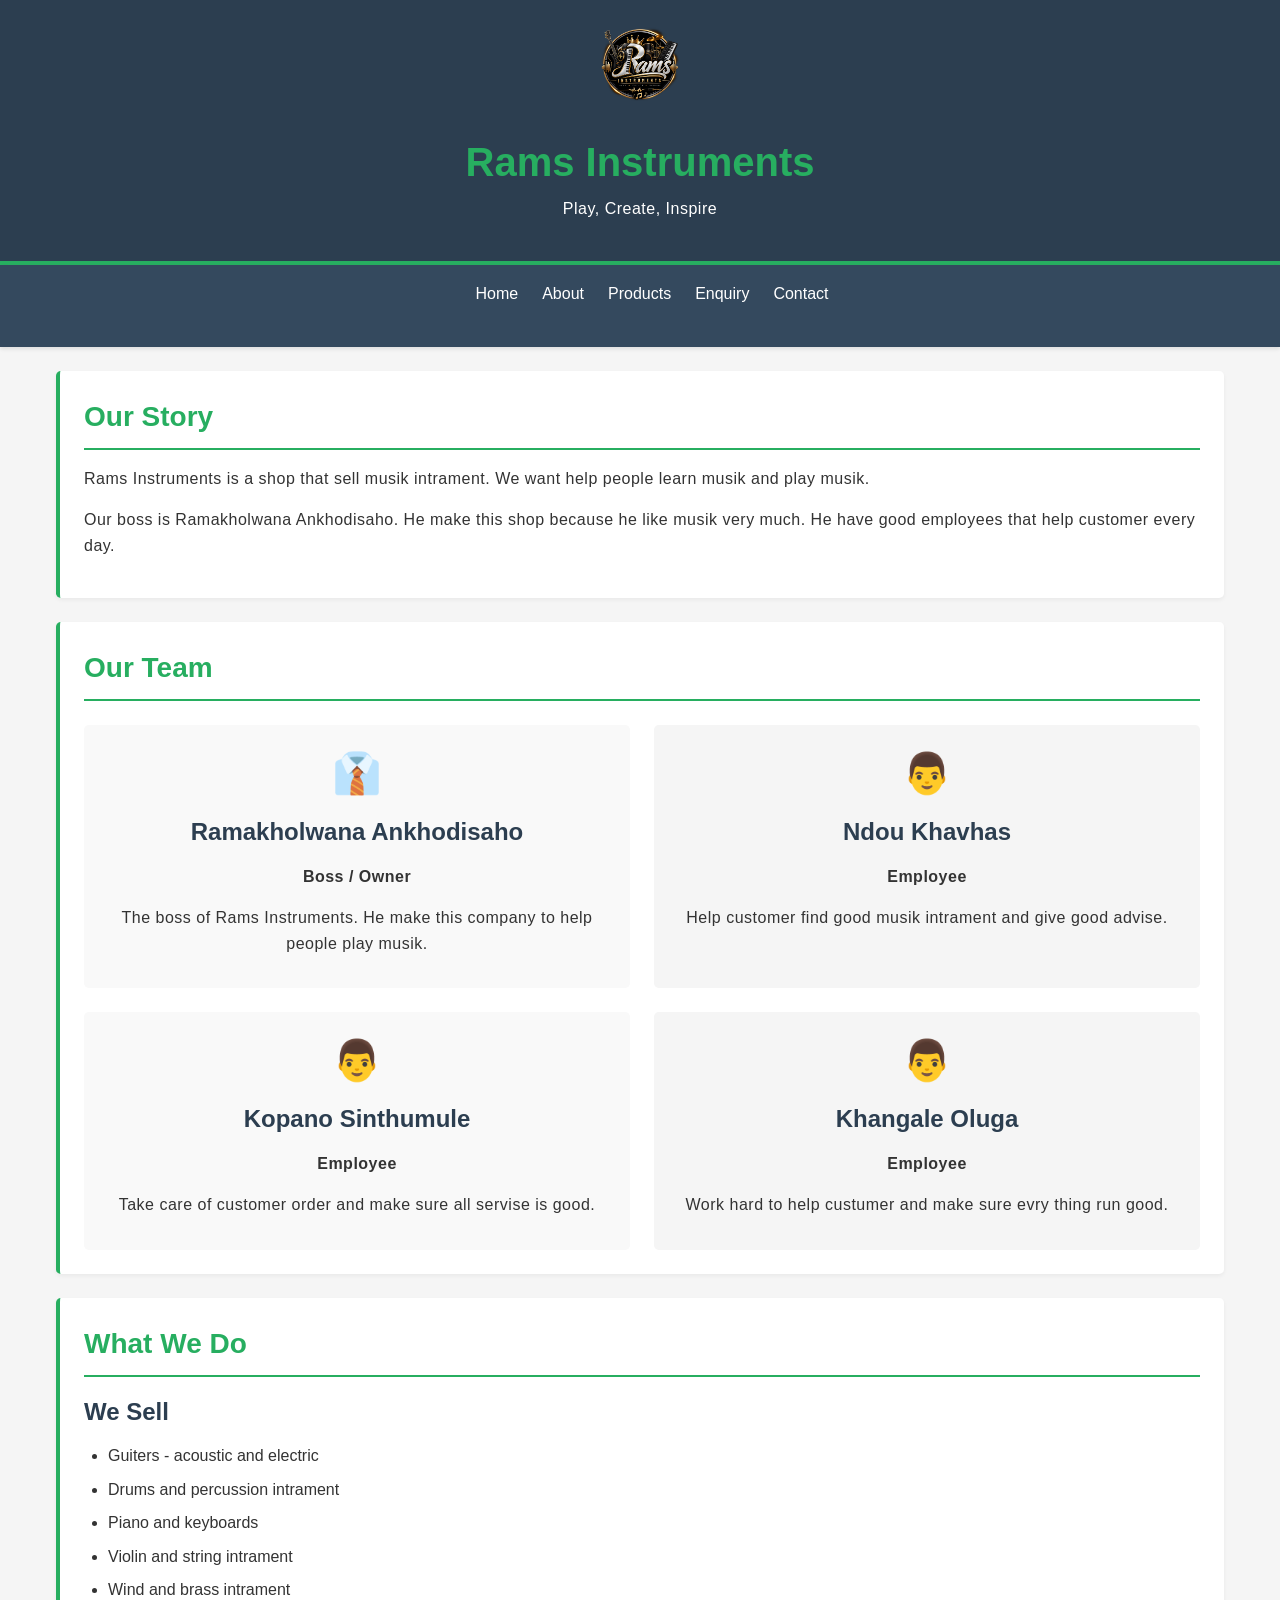
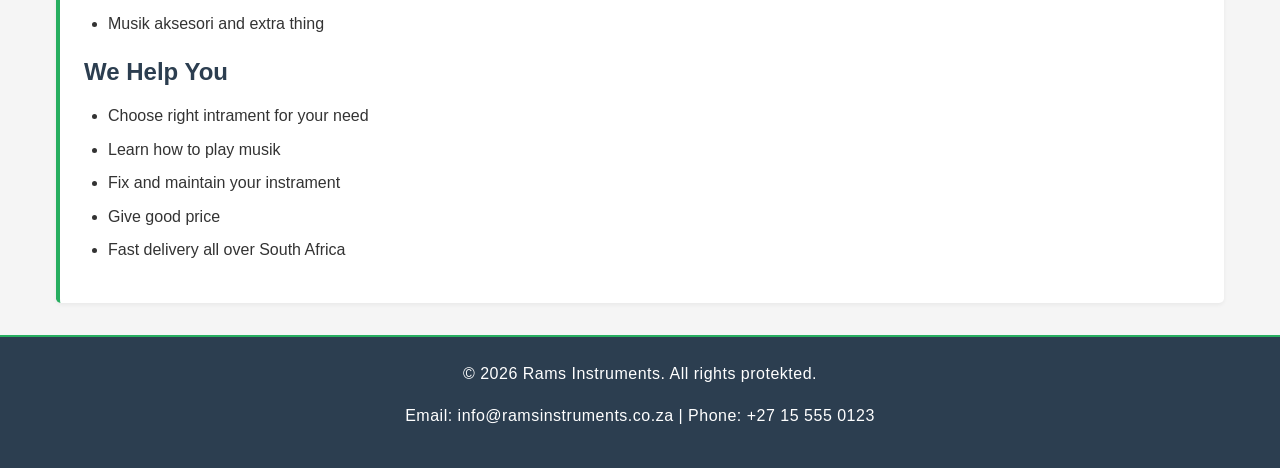
==== about.html @ 30049e33 "Add Rams Instruments website - HTML, CSS, responsive design, all files and documentation" ====
<!DOCTYPE html>
<html lang="en">
<head>
    <meta charset="UTF-8">
    <meta name="viewport" content="width=device-width, initial-scale=1.0">
    <title>About Us - Rams Instruments</title>
    <link rel="stylesheet" href="css/style-full.css">
</head>
<body>
    <header>
        <div class="logo">
            <img src="images/logo.png" alt="Rams Instruments Logo">
        </div>
        <h1>Rams Instruments</h1>
        <p>Play, Create, Inspire</p>
    </header>

    <nav>
        <ul>
            <li><a href="index.html">Home</a></li>
            <li><a href="about.html">About</a></li>
            <li><a href="products.html">Products</a></li>
            <li><a href="enquiry.html">Enquiry</a></li>
            <li><a href="contact.html">Contact</a></li>
        </ul>
    </nav>

    <main>
        <section>
            <h2>Our Story</h2>
            <p>Rams Instruments is a shop that sell musik intrament. We want help people learn musik and play musik.</p>
            <p>Our boss is Ramakholwana Ankhodisaho. He make this shop because he like musik very much. He have good employees that help customer every day.</p>
        </section>

        <section>
            <h2>Our Team</h2>
            <div class="team-grid">
                <div class="team-member">
                    <div class="avatar">👔</div>
                    <h3>Ramakholwana Ankhodisaho</h3>
                    <p><strong>Boss / Owner</strong></p>
                    <p>The boss of Rams Instruments. He make this company to help people play musik.</p>
                </div>
                <div class="team-member">
                    <div class="avatar">👨</div>
                    <h3>Ndou Khavhas</h3>
                    <p><strong>Employee</strong></p>
                    <p>Help customer find good musik intrament and give good advise.</p>
                </div>
                <div class="team-member">
                    <div class="avatar">👨</div>
                    <h3>Kopano Sinthumule</h3>
                    <p><strong>Employee</strong></p>
                    <p>Take care of customer order and make sure all servise is good.</p>
                </div>
                <div class="team-member">
                    <div class="avatar">👨</div>
                    <h3>Khangale Oluga</h3>
                    <p><strong>Employee</strong></p>
                    <p>Work hard to help custumer and make sure evry thing run good.</p>
                </div>
            </div>
        </section>

        <section>
            <h2>What We Do</h2>
            <h3>We Sell</h3>
            <ul>
                <li>Guiters - acoustic and electric</li>
                <li>Drums and percussion intrament</li>
                <li>Piano and keyboards</li>
                <li>Violin and string intrament</li>
                <li>Wind and brass intrament</li>
                <li>Musik aksesori and extra thing</li>
            </ul>
            
            <h3>We Help You</h3>
            <ul>
                <li>Choose right intrament for your need</li>
                <li>Learn how to play musik</li>
                <li>Fix and maintain your instrament</li>
                <li>Give good price</li>
                <li>Fast delivery all over South Africa</li>
            </ul>
        </section>
    </main>

    <footer>
        <p>&copy; 2026 Rams Instruments. All rights protekted.</p>
        <p>Email: info@ramsinstruments.co.za | Phone: +27 15 555 0123</p>
    </footer>
</body>
</html>
---- css/style-full.css ----
/* ============================================
   RAMS INSTRUMENTS WEBSITE - CSS
   Part 2: CSS Styling and Responsive Design
   ============================================ */

/* ===== 1. DEFAULT STYLES (Base for whole website) ===== */
* {
    margin: 0;
    padding: 0;
    box-sizing: border-box;
}

body {
    font-family: 'Arial', 'Helvetica', sans-serif;
    font-size: 1rem;
    line-height: 1.6;
    color: #333;
    background-color: #f5f5f5;
}

html {
    font-size: 16px;
}

/* ===== 2. TYPOGRAPHY STYLES ===== */
h1 {
    font-size: 2rem;
    font-weight: bold;
    line-height: 1.3;
    color: #27ae60;
    margin-bottom: 0.5rem;
}

h2 {
    font-size: 1.75rem;
    font-weight: bold;
    color: #27ae60;
    margin-bottom: 1rem;
    border-bottom: 2px solid #27ae60;
    padding-bottom: 0.5rem;
}

h3 {
    font-size: 1.5rem;
    font-weight: bold;
    color: #2c3e50;
    margin-bottom: 0.75rem;
}

h4 {
    font-size: 1.25rem;
    font-weight: bold;
    color: #2c3e50;
    margin-top: 1rem;
}

p {
    font-size: 1rem;
    line-height: 1.6;
    margin-bottom: 1rem;
    letter-spacing: 0.5px;
}

/* ===== 3. DECORATION AND COLOUR ===== */
header {
    background-color: #2c3e50;
    color: white;
    padding: 1.5rem;
    text-align: center;
    border-bottom: 4px solid #27ae60;
    box-shadow: 0 2px 8px rgba(0,0,0,0.1);
}

nav {
    background-color: #34495e;
    padding: 1rem;
    box-shadow: 0 2px 4px rgba(0,0,0,0.1);
}

footer {
    background-color: #2c3e50;
    color: white;
    text-align: center;
    padding: 1.5rem;
    margin-top: 2rem;
    border-top: 2px solid #27ae60;
}

section {
    background-color: white;
    margin-bottom: 1.5rem;
    padding: 1.5rem;
    border-radius: 0.3rem;
    border-left: 4px solid #27ae60;
    box-shadow: 0 2px 4px rgba(0,0,0,0.05);
}

/* ===== 4. LAYOUT STRUCTURE (Grid and Flexbox) ===== */
.container {
    max-width: 1000px;
    margin: 0 auto;
    padding: 0 1rem;
}

main {
    max-width: 1200px;
    margin: 1.5rem auto;
    padding: 0 1rem;
}

nav ul {
    list-style: none;
    display: flex;
    justify-content: center;
    flex-wrap: wrap;
    gap: 1.5rem;
}

nav li {
    display: inline-block;
}

.logo {
    text-align: center;
    margin-bottom: 1rem;
}

.logo img {
    width: 5rem;
    height: 5rem;
    margin-bottom: 0.5rem;
}

.products-grid {
    display: grid;
    grid-template-columns: repeat(3, 1fr);
    gap: 1.5rem;
    margin-top: 1.5rem;
}

.team-grid {
    display: grid;
    grid-template-columns: repeat(2, 1fr);
    gap: 1.5rem;
    margin-top: 1.5rem;
}

/* ===== 5. PSEUDO-CLASSES - INTERACTIVE ELEMENTS ===== */

/* Hover effect - links */
nav a:hover {
    color: #27ae60;
    text-decoration: underline;
}

/* Focus state - accessibility */
nav a:focus,
button:focus,
input:focus,
select:focus,
textarea:focus {
    outline: 2px solid #27ae60;
    outline-offset: 2px;
}

/* Visited links */
nav a:visited {
    color: #95a5a6;
}

/* Active state - button click */
button:active {
    transform: scale(0.98);
}

/* Hover on product cards */
.product-card:hover {
    background-color: #ecf0f1;
    box-shadow: 0 4px 8px rgba(0,0,0,0.2);
    transform: translateY(-2px);
}

.team-member:hover {
    background-color: #f0f0f0;
    box-shadow: 0 4px 8px rgba(0,0,0,0.15);
}

/* Form input states */
input:invalid {
    border-color: #e74c3c;
}

input:valid {
    border-color: #27ae60;
}

/* Disabled form elements */
input:disabled,
select:disabled,
textarea:disabled {
    background-color: #e0e0e0;
    opacity: 0.6;
    cursor: not-allowed;
}

/* nth-child for alternating colors */
.team-member:nth-child(odd) {
    background-color: #f9f9f9;
}

.team-member:nth-child(even) {
    background-color: #f5f5f5;
}

/* Focus-within for fieldset */
fieldset:focus-within {
    background-color: #f0fdf4;
    border-color: #27ae60;
}

/* ===== 6. ELEMENTS STYLING ===== */

/* Navigation Links */
nav a {
    color: white;
    text-decoration: none;
    font-size: 1rem;
    transition: all 0.3s ease;
}

/* Product Cards */
.product-card {
    background-color: white;
    padding: 1rem;
    border: 1px solid #bdc3c7;
    border-radius: 0.3rem;
    text-align: center;
    transition: all 0.3s ease;
}

.product-card img {
    width: 100%;
    height: 200px;
    object-fit: contain;
    margin-bottom: 1rem;
}

.product-card h4 {
    color: #27ae60;
}

/* Team Members */
.team-member {
    background-color: white;
    padding: 1rem;
    border-radius: 0.3rem;
    text-align: center;
    transition: all 0.3s ease;
}

.avatar {
    font-size: 2.5rem;
    margin-bottom: 0.5rem;
}

/* Forms */
form {
    background-color: #f9f9f9;
    padding: 1.5rem;
    border: 1px solid #ddd;
    border-radius: 0.3rem;
}

fieldset {
    margin-bottom: 1.5rem;
    padding: 1rem;
    border: 1px solid #ddd;
    background-color: white;
    border-radius: 0.3rem;
}

legend {
    padding: 0 0.5rem;
    color: #27ae60;
    font-weight: bold;
    font-size: 1.1rem;
}

label {
    display: block;
    margin-bottom: 0.3rem;
    color: #2c3e50;
    font-weight: bold;
    font-size: 0.95rem;
}

input[type="text"],
input[type="email"],
input[type="tel"],
select,
textarea {
    width: 100%;
    padding: 0.5rem;
    margin-bottom: 1rem;
    border: 1px solid #bdc3c7;
    border-radius: 0.3rem;
    font-family: Arial, sans-serif;
    font-size: 1rem;
    transition: all 0.3s ease;
}

textarea {
    resize: vertical;
    min-height: 6.25rem;
}

/* Buttons */
button {
    background-color: #27ae60;
    color: white;
    padding: 0.6rem 1.25rem;
    border: none;
    border-radius: 0.3rem;
    cursor: pointer;
    font-size: 1rem;
    margin-right: 0.5rem;
    transition: all 0.3s ease;
}

button:hover {
    background-color: #229954;
    box-shadow: 0 2px 6px rgba(0,0,0,0.2);
}

/* Lists */
ul, ol {
    margin-left: 1.5rem;
    margin-bottom: 1rem;
}

li {
    margin-bottom: 0.5rem;
}

/* ===== 7. RESPONSIVE DESIGN - MEDIA QUERIES ===== */

/* LARGE DESKTOP (1200px and above) */
@media screen and (min-width: 1200px) {
    .container {
        max-width: 1200px;
    }
    
    .products-grid {
        grid-template-columns: repeat(3, 1fr);
    }
    
    h1 {
        font-size: 2.5rem;
    }
}

/* TABLET (768px to 1024px) */
@media screen and (max-width: 1024px) {
    
    h1 {
        font-size: 2rem;
    }
    
    h2 {
        font-size: 1.5rem;
    }
    
    p {
        font-size: 0.95rem;
    }
    
    .products-grid {
        grid-template-columns: repeat(2, 1fr);
        gap: 1rem;
    }
    
    .team-grid {
        grid-template-columns: repeat(2, 1fr);
    }
    
    nav ul {
        gap: 1rem;
    }
    
    section {
        padding: 1rem;
        margin-bottom: 1rem;
    }
}

/* SMALL TABLET (600px to 768px) */
@media screen and (max-width: 768px) {
    
    main {
        padding: 0 0.75rem;
    }
    
    .logo img {
        width: 4rem;
        height: 4rem;
    }
    
    h1 {
        font-size: 1.75rem;
    }
    
    h2 {
        font-size: 1.25rem;
    }
    
    h3 {
        font-size: 1.1rem;
    }
    
    p {
        font-size: 0.9rem;
    }
    
    nav ul {
        flex-direction: column;
        gap: 0.5rem;
    }
    
    nav li {
        margin: 0.3rem 0;
    }
    
    .products-grid {
        grid-template-columns: repeat(2, 1fr);
        gap: 1rem;
    }
    
    .team-grid {
        grid-template-columns: 1fr;
    }
    
    .product-card img {
        height: 150px;
    }
    
    section {
        padding: 1rem;
        margin-bottom: 1rem;
    }
    
    fieldset {
        padding: 0.75rem;
    }
}

/* MOBILE (under 600px) */
@media screen and (max-width: 600px) {
    
    body {
        font-size: 0.9rem;
    }
    
    header {
        padding: 1rem;
    }
    
    .logo img {
        width: 3rem;
        height: 3rem;
    }
    
    h1 {
        font-size: 1.5rem;
        margin-bottom: 0.3rem;
    }
    
    h2 {
        font-size: 1.1rem;
        padding-bottom: 0.5rem;
    }
    
    h3 {
        font-size: 1rem;
    }
    
    h4 {
        font-size: 0.95rem;
    }
    
    p {
        font-size: 0.85rem;
        margin-bottom: 0.75rem;
    }
    
    nav ul {
        flex-direction: column;
        gap: 0;
    }
    
    nav li {
        margin: 0;
    }
    
    nav a {
        display: block;
        padding: 0.5rem;
        text-align: center;
    }
    
    main {
        margin: 1rem auto;
        padding: 0 0.5rem;
    }
    
    .products-grid {
        grid-template-columns: 1fr;
        gap: 0.75rem;
    }
    
    .team-grid {
        grid-template-columns: 1fr;
        gap: 0.75rem;
    }
    
    .product-card {
        padding: 0.75rem;
    }
    
    .product-card img {
        height: 120px;
    }
    
    .team-member {
        padding: 0.75rem;
    }
    
    section {
        padding: 0.75rem;
        margin-bottom: 0.75rem;
    }
    
    form {
        padding: 1rem;
    }
    
    fieldset {
        padding: 0.75rem;
        margin-bottom: 1rem;
    }
    
    label {
        font-size: 0.85rem;
    }
    
    input[type="text"],
    input[type="email"],
    input[type="tel"],
    select,
    textarea {
        padding: 0.4rem;
        margin-bottom: 0.75rem;
        font-size: 0.9rem;
    }
    
    button {
        display: block;
        width: 100%;
        margin-bottom: 0.5rem;
        margin-right: 0;
        padding: 0.6rem;
    }
    
    footer {
        padding: 1rem;
    }
}

/* EXTRA SMALL MOBILE (under 480px) */
@media screen and (max-width: 480px) {
    
    .logo img {
        width: 2.5rem;
        height: 2.5rem;
    }
    
    h1 {
        font-size: 1.25rem;
    }
    
    h2 {
        font-size: 1rem;
    }
    
    nav a {
        font-size: 0.85rem;
    }
    
    .product-card img {
        height: 100px;
    }
    
    button {
        font-size: 0.9rem;
    }
}
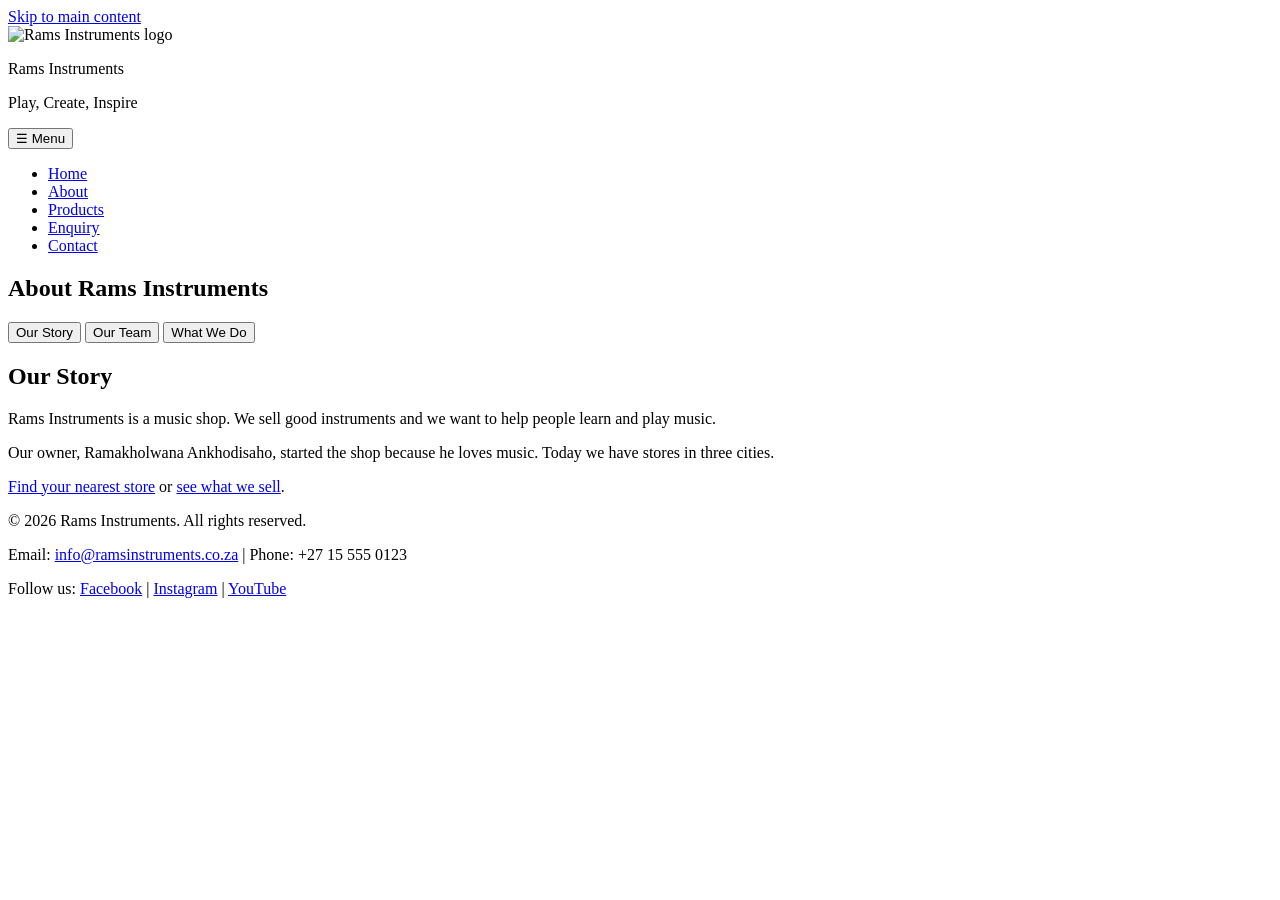
==== commit a1469ac2: "Add Part 3 website with JavaScript, SEO and forms" ====
--- a/about.html
+++ b/about.html
@@ -1,93 +1,73 @@
 <!DOCTYPE html>
-<html lang="en">
+<html lang="en-ZA">
 <head>
     <meta charset="UTF-8">
     <meta name="viewport" content="width=device-width, initial-scale=1.0">
-    <title>About Us - Rams Instruments</title>
-    <link rel="stylesheet" href="css/style-full.css">
+    <title>About Us | Rams Instruments Music Shop</title>
+    <meta name="description" content="Meet the Rams Instruments team and learn how our South African music shop helps people choose, learn and repair musical instruments.">
+    <meta name="keywords" content="about Rams Instruments, music shop team, instrument repairs, music lessons South Africa">
+    <meta name="author" content="Rams Instruments">
+    <meta name="robots" content="index, follow">
+    <meta name="referrer" content="strict-origin-when-cross-origin">
+    <link rel="canonical" href="https://YOUR-USERNAME.github.io/rams-instruments/about.html">
+    <meta property="og:type" content="website">
+    <meta property="og:title" content="About Us | Rams Instruments Music Shop">
+    <meta property="og:description" content="Meet the Rams Instruments team and learn how our South African music shop helps people choose, learn and repair musical instruments.">
+    <meta property="og:url" content="https://YOUR-USERNAME.github.io/rams-instruments/about.html">
+    <meta property="og:image" content="https://YOUR-USERNAME.github.io/rams-instruments/images/rams-instruments-logo.png">
+    <link rel="icon" type="image/png" href="images/rams-instruments-logo.png">
+    <link rel="stylesheet" href="css/style.css">
 </head>
 <body>
+    <a class="skip-link" href="#main">Skip to main content</a>
     <header>
-        <div class="logo">
-            <img src="images/logo.png" alt="Rams Instruments Logo">
-        </div>
-        <h1>Rams Instruments</h1>
+        <div class="logo"><img src="images/rams-instruments-logo.png" alt="Rams Instruments logo" width="80" height="80"></div>
+        <p class="site-name">Rams Instruments</p>
         <p>Play, Create, Inspire</p>
     </header>
-
-    <nav>
-        <ul>
-            <li><a href="index.html">Home</a></li>
-            <li><a href="about.html">About</a></li>
-            <li><a href="products.html">Products</a></li>
-            <li><a href="enquiry.html">Enquiry</a></li>
-            <li><a href="contact.html">Contact</a></li>
-        </ul>
+    <nav aria-label="Main navigation">
+        <button class="nav-toggle" aria-expanded="false" aria-controls="nav-menu">&#9776; Menu</button>
+        <ul id="nav-menu"><li><a href="index.html">Home</a></li><li><a href="about.html" aria-current="page">About</a></li><li><a href="products.html">Products</a></li><li><a href="enquiry.html">Enquiry</a></li><li><a href="contact.html">Contact</a></li></ul>
     </nav>
-
-    <main>
-        <section>
-            <h2>Our Story</h2>
-            <p>Rams Instruments is a shop that sell musik intrament. We want help people learn musik and play musik.</p>
-            <p>Our boss is Ramakholwana Ankhodisaho. He make this shop because he like musik very much. He have good employees that help customer every day.</p>
-        </section>
-
-        <section>
-            <h2>Our Team</h2>
-            <div class="team-grid">
-                <div class="team-member">
-                    <div class="avatar">👔</div>
-                    <h3>Ramakholwana Ankhodisaho</h3>
-                    <p><strong>Boss / Owner</strong></p>
-                    <p>The boss of Rams Instruments. He make this company to help people play musik.</p>
+    <main id="main">
+        <section class="reveal">
+            <h1>About Rams Instruments</h1>
+            <div class="tabs">
+                <div class="tab-list" role="tablist" aria-label="About sections">
+                    <button role="tab" class="active" aria-selected="true" aria-controls="tab-story" id="t1" type="button">Our Story</button>
+                    <button role="tab" aria-selected="false" aria-controls="tab-team" id="t2" type="button">Our Team</button>
+                    <button role="tab" aria-selected="false" aria-controls="tab-do" id="t3" type="button">What We Do</button>
                 </div>
-                <div class="team-member">
-                    <div class="avatar">👨</div>
-                    <h3>Ndou Khavhas</h3>
-                    <p><strong>Employee</strong></p>
-                    <p>Help customer find good musik intrament and give good advise.</p>
+                <div role="tabpanel" id="tab-story" aria-labelledby="t1">
+                    <h2>Our Story</h2>
+                    <p>Rams Instruments is a music shop. We sell good instruments and we want to help people learn and play music.</p>
+                    <p>Our owner, Ramakholwana Ankhodisaho, started the shop because he loves music. Today we have stores in three cities.</p>
+                    <p><a href="contact.html">Find your nearest store</a> or <a href="products.html">see what we sell</a>.</p>
                 </div>
-                <div class="team-member">
-                    <div class="avatar">👨</div>
-                    <h3>Kopano Sinthumule</h3>
-                    <p><strong>Employee</strong></p>
-                    <p>Take care of customer order and make sure all servise is good.</p>
+                <div role="tabpanel" id="tab-team" aria-labelledby="t2" hidden>
+                    <h2>Our Team</h2>
+                    <div class="team-grid">
+                        <div class="team-member"><div class="avatar" aria-hidden="true">&#128084;</div><h3>Ramakholwana Ankhodisaho</h3><p><strong>Owner</strong></p><p>Started Rams Instruments and runs the shop.</p></div>
+                        <div class="team-member"><div class="avatar" aria-hidden="true">&#128104;</div><h3>Ndou Khavhas</h3><p><strong>Sales Employee</strong></p><p>Helps customers find the right instrument.</p></div>
+                        <div class="team-member"><div class="avatar" aria-hidden="true">&#128104;</div><h3>Kopano Sinthumule</h3><p><strong>Orders Employee</strong></p><p>Looks after customer orders.</p></div>
+                        <div class="team-member"><div class="avatar" aria-hidden="true">&#128104;</div><h3>Khangale Oluga</h3><p><strong>Customer Care Employee</strong></p><p>Helps customers every day.</p></div>
+                    </div>
                 </div>
-                <div class="team-member">
-                    <div class="avatar">👨</div>
-                    <h3>Khangale Oluga</h3>
-                    <p><strong>Employee</strong></p>
-                    <p>Work hard to help custumer and make sure evry thing run good.</p>
+                <div role="tabpanel" id="tab-do" aria-labelledby="t3" hidden>
+                    <h2>What We Do</h2>
+                    <h3>We Sell</h3>
+                    <ul><li>Guitars (acoustic, classical and electric)</li><li>Drums and percussion</li><li>Pianos and keyboards</li><li>Violins and string instruments</li><li>Wind and brass instruments</li><li>Music accessories</li></ul>
+                    <h3>We Help You</h3>
+                    <ul><li>Choose the right instrument</li><li>Learn how to play</li><li>Repair your instrument</li><li>Get a good price</li></ul>
                 </div>
             </div>
         </section>
-
-        <section>
-            <h2>What We Do</h2>
-            <h3>We Sell</h3>
-            <ul>
-                <li>Guiters - acoustic and electric</li>
-                <li>Drums and percussion intrament</li>
-                <li>Piano and keyboards</li>
-                <li>Violin and string intrament</li>
-                <li>Wind and brass intrament</li>
-                <li>Musik aksesori and extra thing</li>
-            </ul>
-            
-            <h3>We Help You</h3>
-            <ul>
-                <li>Choose right intrament for your need</li>
-                <li>Learn how to play musik</li>
-                <li>Fix and maintain your instrament</li>
-                <li>Give good price</li>
-                <li>Fast delivery all over South Africa</li>
-            </ul>
-        </section>
     </main>
-
     <footer>
-        <p>&copy; 2026 Rams Instruments. All rights protekted.</p>
-        <p>Email: info@ramsinstruments.co.za | Phone: +27 15 555 0123</p>
+        <p>&copy; 2026 Rams Instruments. All rights reserved.</p>
+        <p>Email: <a href="mailto:info@ramsinstruments.co.za">info@ramsinstruments.co.za</a> | Phone: +27 15 555 0123</p>
+        <p>Follow us: <a href="https://www.facebook.com/" target="_blank" rel="noopener noreferrer">Facebook</a> | <a href="https://www.instagram.com/" target="_blank" rel="noopener noreferrer">Instagram</a> | <a href="https://www.youtube.com/" target="_blank" rel="noopener noreferrer">YouTube</a></p>
     </footer>
+    <script src="js/main.js" defer></script>
 </body>
 </html>
